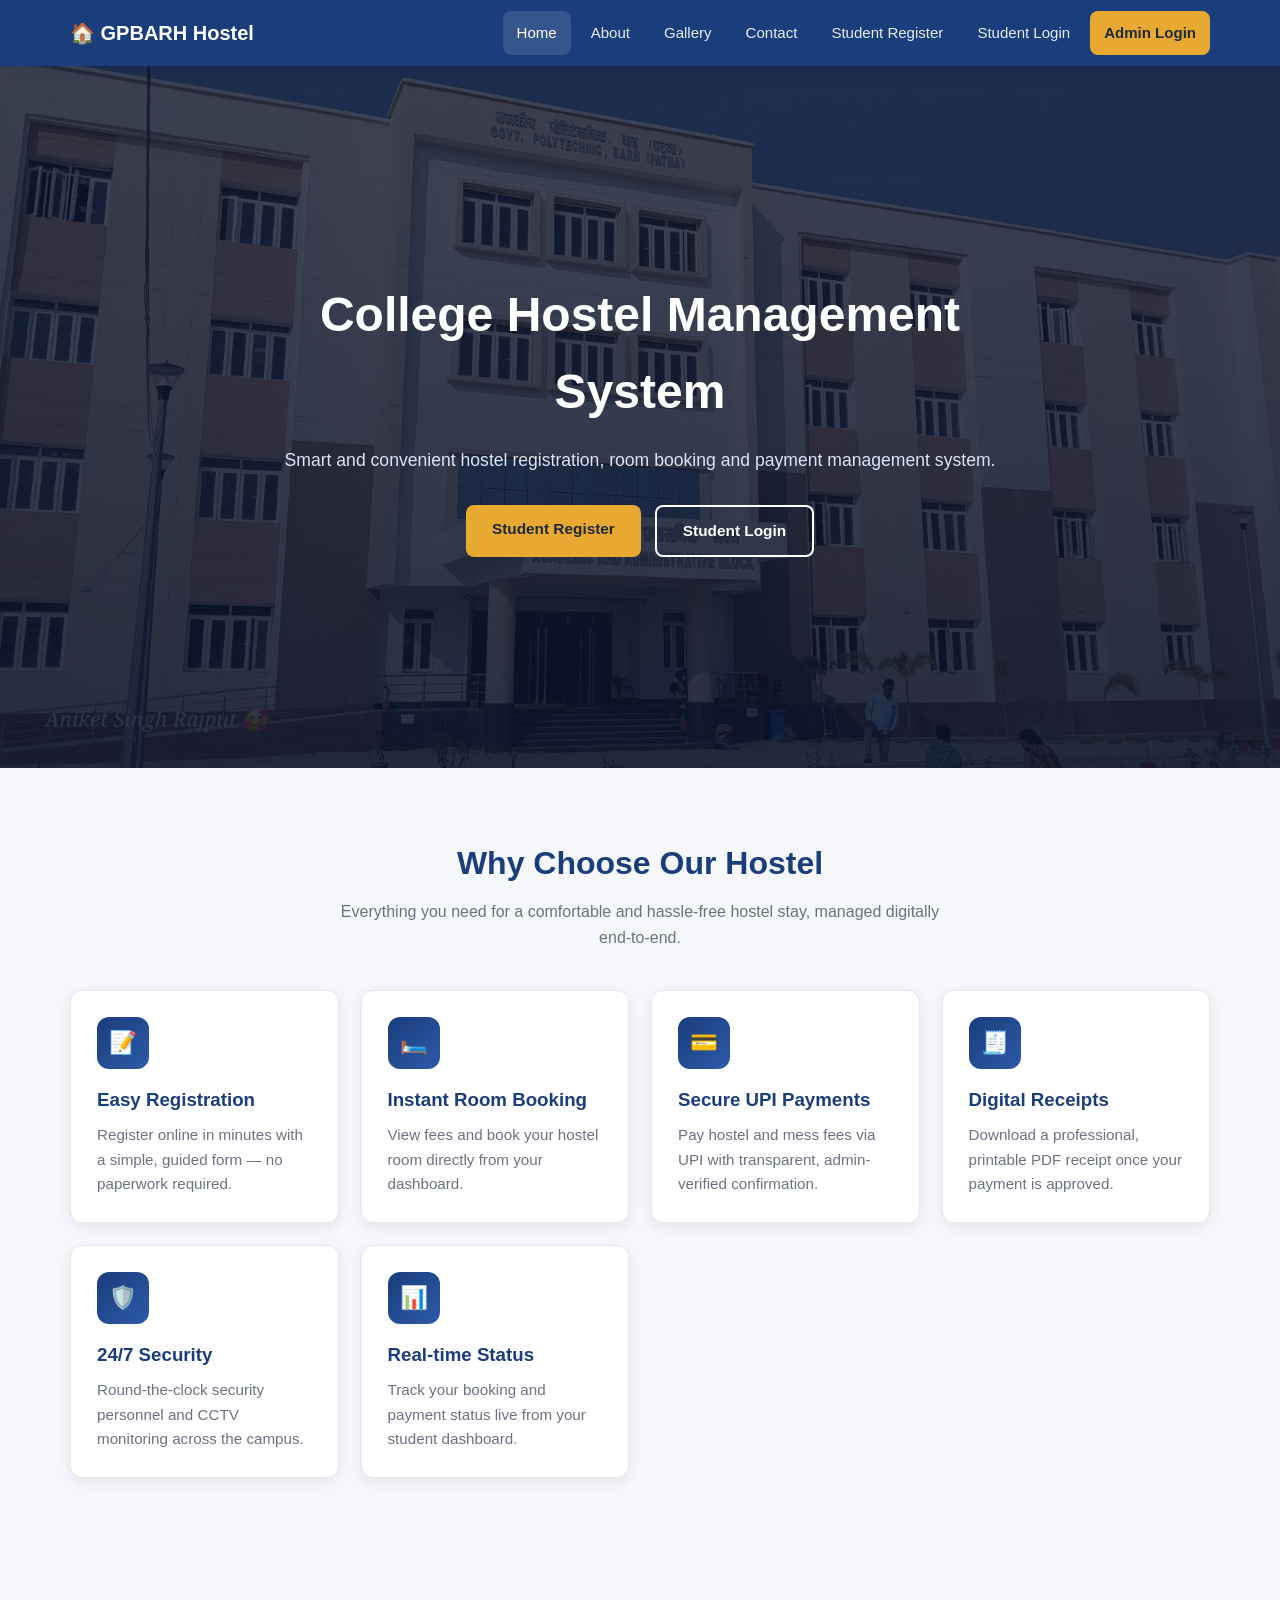
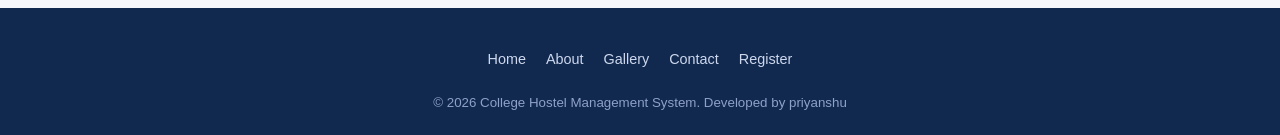
==== index.html @ 3a3245e6 "initial commit" ====
<!DOCTYPE html>
<html lang="en">
<head>
<meta charset="UTF-8">
<meta name="viewport" content="width=device-width, initial-scale=1.0">
<title>College Hostel Management System</title>
<link rel="stylesheet" href="css/style.css">
</head>
<body>

<nav class="navbar">
  <div class="container">
    <a href="index.html" class="nav-brand">🏠  GPBARH Hostel </a>
    <button class="hamburger" aria-label="Menu"><span></span><span></span><span></span></button>
    <div class="nav-links">
      <a href="index.html" class="active">Home</a>
      <a href="about.html">About</a>
      <a href="gallery.html">Gallery</a>
      <a href="contact.html">Contact</a>
      <a href="register.html">Student Register</a>
      <a href="login.html">Student Login</a>
      <a href="admin-login.html" class="btn-nav">Admin Login</a>
    </div>
  </div>
</nav>

<section class="hero" style="background-image: url('assets/images/m.1.jpeg');">
  <div class="hero-content">
    <h1>College Hostel Management System</h1>
    <p>Smart and convenient hostel registration, room booking and payment management system.</p>
    <div class="hero-buttons">
      <a href="register.html" class="btn btn-primary">Student Register</a>
      <a href="login.html" class="btn btn-outline">Student Login</a>
    </div>
  </div>
</section>

<section class="section">
  <div class="container">
    <h2 class="section-title">Why Choose Our Hostel</h2>
    <p class="section-subtitle">Everything you need for a comfortable and hassle-free hostel stay, managed digitally end-to-end.</p>
    <div class="grid">
      <div class="card">
        <div class="icon">📝</div>
        <h3>Easy Registration</h3>
        <p>Register online in minutes with a simple, guided form — no paperwork required.</p>
      </div>
      <div class="card">
        <div class="icon">🛏️</div>
        <h3>Instant Room Booking</h3>
        <p>View fees and book your hostel room directly from your dashboard.</p>
      </div>
      <div class="card">
        <div class="icon">💳</div>
        <h3>Secure UPI Payments</h3>
        <p>Pay hostel and mess fees via UPI with transparent, admin-verified confirmation.</p>
      </div>
      <div class="card">
        <div class="icon">🧾</div>
        <h3>Digital Receipts</h3>
        <p>Download a professional, printable PDF receipt once your payment is approved.</p>
      </div>
      <div class="card">
        <div class="icon">🛡️</div>
        <h3>24/7 Security</h3>
        <p>Round-the-clock security personnel and CCTV monitoring across the campus.</p>
      </div>
      <div class="card">
        <div class="icon">📊</div>
        <h3>Real-time Status</h3>
        <p>Track your booking and payment status live from your student dashboard.</p>
      </div>
    </div>
  </div>
</section>

<footer>
  <div class="foot-links">
    <a href="index.html">Home</a>
    <a href="about.html">About</a>
    <a href="gallery.html">Gallery</a>
    <a href="contact.html">Contact</a>
    <a href="register.html">Register</a>
  </div>
  <small>&copy; <span id="year"></span> College Hostel Management System. Developed by priyanshu</small>
</footer>

<script src="js/api.js"></script>
<script>document.getElementById("year").textContent = new Date().getFullYear();</script>
</body>
</html>
---- css/style.css ----
/* ===== Design tokens ===== */
:root {
  --primary: #1a3d7c;
  --primary-dark: #12294f;
  --primary-light: #2d5aa8;
  --accent: #e8a933;
  --success: #1e8e5a;
  --danger: #c0392b;
  --warning: #d68910;
  --bg: #f5f7fb;
  --card-bg: #ffffff;
  --text: #1f2937;
  --text-muted: #6b7280;
  --border: #e5e7eb;
  --radius: 12px;
  --shadow: 0 4px 14px rgba(20, 30, 60, 0.08);
  --shadow-lg: 0 10px 30px rgba(20, 30, 60, 0.14);
}

* { box-sizing: border-box; margin: 0; padding: 0; }

body {
  font-family: "Segoe UI", Roboto, Helvetica, Arial, sans-serif;
  background: var(--bg);
  color: var(--text);
  line-height: 1.6;
}

a { text-decoration: none; color: inherit; }
ul { list-style: none; }
img { max-width: 100%; display: block; }
button { font-family: inherit; cursor: pointer; }

.container {
  max-width: 1180px;
  margin: 0 auto;
  padding: 0 20px;
}

/* ===== Navbar ===== */
.navbar {
  position: sticky;
  top: 0;
  z-index: 1000;
  background: var(--primary);
  box-shadow: var(--shadow);
}
.navbar .container {
  display: flex;
  align-items: center;
  justify-content: space-between;
  height: 66px;
}
.nav-brand {
  color: #fff;
  font-size: 1.25rem;
  font-weight: 700;
  display: flex;
  align-items: center;
  gap: 8px;
}
.nav-links {
  display: flex;
  gap: 6px;
  align-items: center;
}
.nav-links a {
  color: #e8edf7;
  padding: 10px 14px;
  border-radius: 8px;
  font-size: 0.94rem;
  transition: background 0.2s, color 0.2s;
}
.nav-links a:hover, .nav-links a.active {
  background: rgba(255,255,255,0.12);
  color: #fff;
}
.nav-links a.btn-nav {
  background: var(--accent);
  color: #1f2937;
  font-weight: 600;
}
.nav-links a.btn-nav:hover { background: #f0b94a; }
.hamburger {
  display: none;
  flex-direction: column;
  gap: 5px;
  background: none;
  border: none;
  padding: 8px;
}
.hamburger span {
  width: 26px;
  height: 3px;
  background: #fff;
  border-radius: 2px;
}

@media (max-width: 900px) {
  .hamburger { display: flex; }
  .nav-links {
    position: absolute;
    top: 66px;
    left: 0;
    right: 0;
    background: var(--primary-dark);
    flex-direction: column;
    align-items: stretch;
    padding: 10px;
    display: none;
    gap: 2px;
  }
  .nav-links.open { display: flex; }
  .nav-links a { padding: 14px; }
}

/* ===== Hero ===== */
.hero {
  position: relative;
  min-height: 78vh;
  display: flex;
  align-items: center;
  justify-content: center;
  text-align: center;
  background-size: cover;
  background-position: center;
  color: #fff;
  padding: 40px 20px;
}
.hero::before {
  content: "";
  position: absolute;
  inset: 0;
  background: linear-gradient(180deg, rgba(10,20,45,0.75), rgba(10,20,45,0.85));
}
.hero-content { position: relative; z-index: 1; max-width: 720px; }
.hero-content h1 {
  font-size: clamp(1.9rem, 4vw, 3rem);
  font-weight: 800;
  margin-bottom: 16px;
}
.hero-content p {
  font-size: 1.1rem;
  color: #dbe4f5;
  margin-bottom: 30px;
}
.hero-buttons { display: flex; gap: 14px; justify-content: center; flex-wrap: wrap; }

/* ===== Buttons ===== */
.btn {
  display: inline-block;
  padding: 12px 26px;
  border-radius: 8px;
  font-weight: 600;
  border: none;
  font-size: 0.96rem;
  transition: transform 0.15s, box-shadow 0.15s, background 0.2s;
}
.btn:hover { transform: translateY(-2px); box-shadow: var(--shadow); }
.btn-primary { background: var(--accent); color: #1f2937; }
.btn-outline { background: transparent; color: #fff; border: 2px solid #fff; }
.btn-solid { background: var(--primary); color: #fff; }
.btn-success { background: var(--success); color: #fff; }
.btn-danger { background: var(--danger); color: #fff; }
.btn-block { width: 100%; text-align: center; }
.btn-sm { padding: 7px 14px; font-size: 0.85rem; }
.btn:disabled { opacity: 0.6; cursor: not-allowed; transform: none; }

/* ===== Sections ===== */
.section { padding: 70px 0; }
.section-title {
  text-align: center;
  font-size: 2rem;
  font-weight: 800;
  color: var(--primary);
  margin-bottom: 10px;
}
.section-subtitle {
  text-align: center;
  color: var(--text-muted);
  max-width: 620px;
  margin: 0 auto 40px;
}

/* ===== Cards grid ===== */
.grid {
  display: grid;
  gap: 22px;
  grid-template-columns: repeat(auto-fit, minmax(240px, 1fr));
}
.card {
  background: var(--card-bg);
  border-radius: var(--radius);
  padding: 26px;
  box-shadow: var(--shadow);
  transition: transform 0.2s, box-shadow 0.2s;
  border: 1px solid var(--border);
}
.card:hover { transform: translateY(-4px); box-shadow: var(--shadow-lg); }
.card .icon {
  width: 52px; height: 52px;
  display: flex; align-items: center; justify-content: center;
  background: linear-gradient(135deg, var(--primary), var(--primary-light));
  border-radius: 12px;
  color: #fff;
  font-size: 1.4rem;
  margin-bottom: 16px;
}
.card h3 { margin-bottom: 8px; color: var(--primary); }
.card p { color: var(--text-muted); font-size: 0.95rem; }

/* ===== Forms ===== */
.form-wrap {
  max-width: 460px;
  margin: 50px auto;
  background: var(--card-bg);
  padding: 36px;
  border-radius: var(--radius);
  box-shadow: var(--shadow-lg);
}
.form-wrap.wide { max-width: 640px; }
.form-wrap h2 { color: var(--primary); margin-bottom: 6px; text-align: center; }
.form-wrap .sub { text-align: center; color: var(--text-muted); margin-bottom: 26px; font-size: 0.92rem; }
.form-group { margin-bottom: 18px; }
.form-group label { display: block; font-size: 0.88rem; font-weight: 600; margin-bottom: 6px; color: #374151; }
.form-group input, .form-group select, .form-group textarea {
  width: 100%;
  padding: 11px 13px;
  border: 1.5px solid var(--border);
  border-radius: 8px;
  font-size: 0.95rem;
  transition: border-color 0.2s;
  background: #fff;
  color: var(--text);
}
.form-group input:focus, .form-group select:focus, .form-group textarea:focus {
  outline: none;
  border-color: var(--primary-light);
}
.form-group textarea { resize: vertical; min-height: 100px; }
.form-row { display: grid; grid-template-columns: 1fr 1fr; gap: 14px; }
@media (max-width: 560px) { .form-row { grid-template-columns: 1fr; } }
.form-footer { text-align: center; margin-top: 18px; font-size: 0.9rem; color: var(--text-muted); }
.field-error { color: var(--danger); font-size: 0.8rem; margin-top: 4px; display: none; }
.field-error.show { display: block; }

/* ===== Alerts / toasts ===== */
.alert {
  padding: 13px 16px;
  border-radius: 8px;
  font-size: 0.9rem;
  margin-bottom: 16px;
  display: none;
}
.alert.show { display: block; }
.alert-success { background: #e5f7ee; color: var(--success); border: 1px solid #b8ecd2; }
.alert-error { background: #fdecea; color: var(--danger); border: 1px solid #f5c6c0; }
.alert-info { background: #e8f1fd; color: var(--primary); border: 1px solid #c3d9f7; }

.toast-container {
  position: fixed;
  top: 20px;
  right: 20px;
  z-index: 3000;
  display: flex;
  flex-direction: column;
  gap: 10px;
}
.toast {
  min-width: 240px;
  max-width: 340px;
  padding: 14px 18px;
  border-radius: 10px;
  color: #fff;
  box-shadow: var(--shadow-lg);
  animation: slideIn 0.25s ease;
  font-size: 0.9rem;
}
.toast.success { background: var(--success); }
.toast.error { background: var(--danger); }
.toast.info { background: var(--primary); }
@keyframes slideIn { from { transform: translateX(30px); opacity: 0; } to { transform: translateX(0); opacity: 1; } }

/* ===== Status badges ===== */
.badge {
  display: inline-block;
  padding: 4px 12px;
  border-radius: 20px;
  font-size: 0.78rem;
  font-weight: 700;
}
.badge-pending, .badge-applied { background: #fdf1da; color: var(--warning); }
.badge-approved, .badge-confirmed, .badge-allotted { background: #e0f5e9; color: var(--success); }
.badge-rejected { background: #fbe0dd; color: var(--danger); }
.badge-none, .badge-notapplied { background: #eef0f3; color: var(--text-muted); }

/* ===== Dashboard layout ===== */
.dash-layout { display: grid; grid-template-columns: 250px 1fr; min-height: calc(100vh - 66px); }
.sidebar {
  background: var(--primary-dark);
  color: #fff;
  padding: 26px 0;
}
.sidebar .side-title { padding: 0 22px 20px; font-size: 0.8rem; text-transform: uppercase; letter-spacing: 1px; color: #9db3d9; }
.sidebar a, .sidebar button.logout-link {
  display: flex;
  align-items: center;
  gap: 10px;
  padding: 13px 22px;
  color: #d7e2f5;
  font-size: 0.94rem;
  border-left: 3px solid transparent;
  width: 100%;
  background: none;
  border-top: none; border-right: none; border-bottom: none;
  text-align: left;
}
.sidebar a:hover, .sidebar a.active, .sidebar button.logout-link:hover {
  background: rgba(255,255,255,0.06);
  border-left-color: var(--accent);
  color: #fff;
}
.dash-main { padding: 30px; }
@media (max-width: 820px) {
  .dash-layout { grid-template-columns: 1fr; }
  .sidebar { display: flex; overflow-x: auto; padding: 10px; }
  .sidebar .side-title { display: none; }
  .sidebar a, .sidebar button.logout-link { white-space: nowrap; border-left: none; border-bottom: 3px solid transparent; }
  .sidebar a.active, .sidebar a:hover { border-bottom-color: var(--accent); border-left-color: transparent; }
}

.dash-header { margin-bottom: 24px; }
.dash-header h1 { color: var(--primary); font-size: 1.6rem; }
.dash-header p { color: var(--text-muted); }

.stat-cards { display: grid; grid-template-columns: repeat(auto-fit, minmax(190px, 1fr)); gap: 18px; margin-bottom: 30px; }
.stat-card {
  background: var(--card-bg);
  border-radius: var(--radius);
  padding: 20px;
  box-shadow: var(--shadow);
  border-left: 4px solid var(--primary);
}
.stat-card .stat-value { font-size: 1.7rem; font-weight: 800; color: var(--primary); }
.stat-card .stat-label { color: var(--text-muted); font-size: 0.86rem; margin-top: 4px; }

.info-box {
  background: var(--card-bg);
  border-radius: var(--radius);
  padding: 26px;
  box-shadow: var(--shadow);
  margin-bottom: 22px;
}
.info-box h3 { color: var(--primary); margin-bottom: 16px; }
.info-grid { display: grid; grid-template-columns: repeat(auto-fit, minmax(200px, 1fr)); gap: 16px; }
.info-item .label { font-size: 0.78rem; color: var(--text-muted); text-transform: uppercase; letter-spacing: 0.5px; }
.info-item .value { font-size: 1rem; font-weight: 600; margin-top: 3px; }

/* ===== Tables ===== */
.table-wrap { overflow-x: auto; background: var(--card-bg); border-radius: var(--radius); box-shadow: var(--shadow); }
table { width: 100%; border-collapse: collapse; min-width: 640px; }
thead { background: var(--primary); color: #fff; }
th, td { padding: 13px 16px; text-align: left; font-size: 0.9rem; }
tbody tr { border-bottom: 1px solid var(--border); }
tbody tr:hover { background: #f8fafc; }
.table-toolbar { display: flex; gap: 12px; flex-wrap: wrap; margin-bottom: 18px; align-items: center; }
.table-toolbar input, .table-toolbar select { padding: 9px 12px; border: 1.5px solid var(--border); border-radius: 8px; font-size: 0.88rem; }

/* ===== Gallery ===== */
.gallery-grid { display: grid; grid-template-columns: repeat(auto-fill, minmax(230px, 1fr)); gap: 18px; }
.gallery-item {
  border-radius: var(--radius);
  overflow: hidden;
  box-shadow: var(--shadow);
  cursor: pointer;
  background: #fff;
  transition: transform 0.2s;
}
.gallery-item:hover { transform: scale(1.02); }
.gallery-item img { width: 100%; height: 190px; object-fit: cover; }
.gallery-item .caption { padding: 12px 14px; }
.gallery-item .caption h4 { font-size: 0.95rem; color: var(--primary); }
.gallery-item .caption p { font-size: 0.8rem; color: var(--text-muted); margin-top: 3px; }

.lightbox {
  display: none;
  position: fixed; inset: 0; z-index: 2000;
  background: rgba(0,0,0,0.88);
  align-items: center; justify-content: center;
  padding: 30px;
}
.lightbox.open { display: flex; }
.lightbox img { max-width: 90vw; max-height: 80vh; border-radius: 8px; }
.lightbox-close {
  position: absolute; top: 24px; right: 30px;
  color: #fff; font-size: 2rem; background: none; border: none;
}
.lightbox-caption { color: #eee; text-align: center; margin-top: 12px; }

/* ===== Booking / Payment summary ===== */
.summary-box {
  background: var(--card-bg);
  border-radius: var(--radius);
  box-shadow: var(--shadow-lg);
  padding: 30px;
  max-width: 560px;
  margin: 40px auto;
}
.summary-row { display: flex; justify-content: space-between; padding: 12px 0; border-bottom: 1px solid var(--border); font-size: 0.95rem; }
.summary-row.total { font-weight: 800; font-size: 1.15rem; color: var(--primary); border-bottom: none; padding-top: 16px; }
.upi-box { text-align: center; padding: 20px; background: #f8fafc; border-radius: var(--radius); margin: 20px 0; }
.upi-box img { max-width: 200px; margin: 0 auto 12px; border-radius: 8px; }
.upi-id { font-weight: 700; color: var(--primary); font-size: 1.05rem; letter-spacing: 0.5px; }

/* ===== Footer ===== */
footer {
  background: var(--primary-dark);
  color: #cdd8ee;
  padding: 40px 20px 20px;
  text-align: center;
  margin-top: 60px;
}
footer .foot-links { display: flex; gap: 20px; justify-content: center; margin-bottom: 18px; flex-wrap: wrap; }
footer .foot-links a { color: #cdd8ee; font-size: 0.9rem; }
footer .foot-links a:hover { color: #fff; }
footer small { color: #8ea1c9; }

/* ===== Loading spinner ===== */
.spinner {
  width: 34px; height: 34px;
  border: 4px solid #dbe4f5;
  border-top-color: var(--primary);
  border-radius: 50%;
  animation: spin 0.8s linear infinite;
  margin: 30px auto;
}
@keyframes spin { to { transform: rotate(360deg); } }
.center-pad { text-align: center; padding: 40px 0; color: var(--text-muted); }

/* ===== Misc ===== */
.page-hero {
  background: var(--primary);
  color: #fff;
  padding: 60px 20px 50px;
  text-align: center;
}
.page-hero h1 { font-size: 2rem; margin-bottom: 8px; }
.page-hero p { color: #cddafc; }

.modal-backdrop {
  display: none;
  position: fixed; inset: 0; background: rgba(10,20,45,0.55);
  z-index: 2500; align-items: center; justify-content: center; padding: 20px;
}
.modal-backdrop.open { display: flex; }
.modal-box { background: #fff; border-radius: var(--radius); padding: 28px; max-width: 420px; width: 100%; box-shadow: var(--shadow-lg); }
.modal-box h3 { color: var(--primary); margin-bottom: 12px; }
.modal-actions { display: flex; gap: 12px; justify-content: flex-end; margin-top: 22px; }

.hidden { display: none !important; }
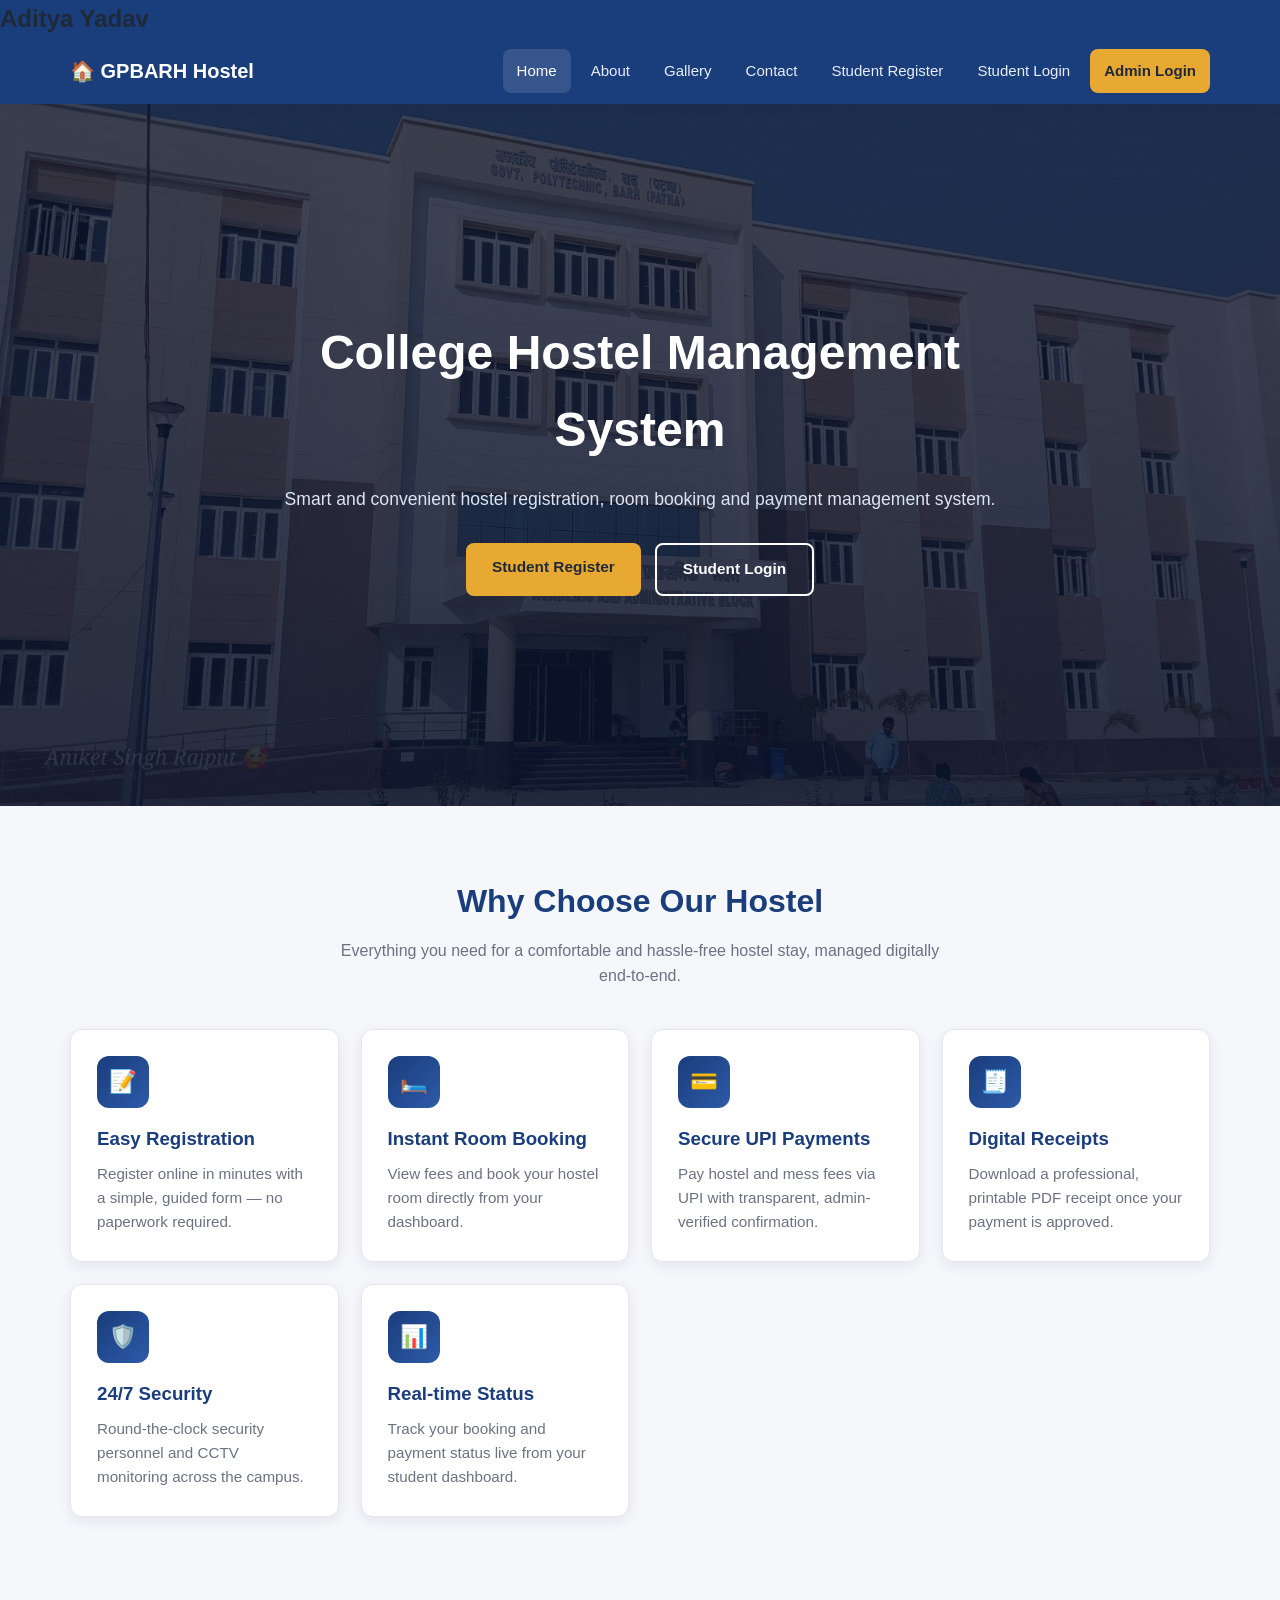
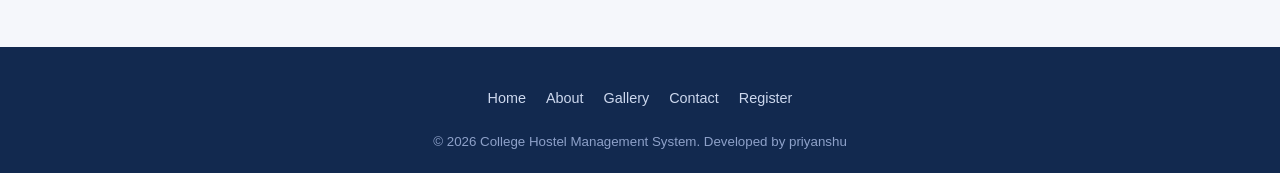
==== commit 86cd745b: "add navbar" ====
--- a/index.html
+++ b/index.html
@@ -9,6 +9,7 @@
 <body>
 
 <nav class="navbar">
+  <h1>Aditya Yadav</h1>
   <div class="container">
     <a href="index.html" class="nav-brand">🏠  GPBARH Hostel </a>
     <button class="hamburger" aria-label="Menu"><span></span><span></span><span></span></button>
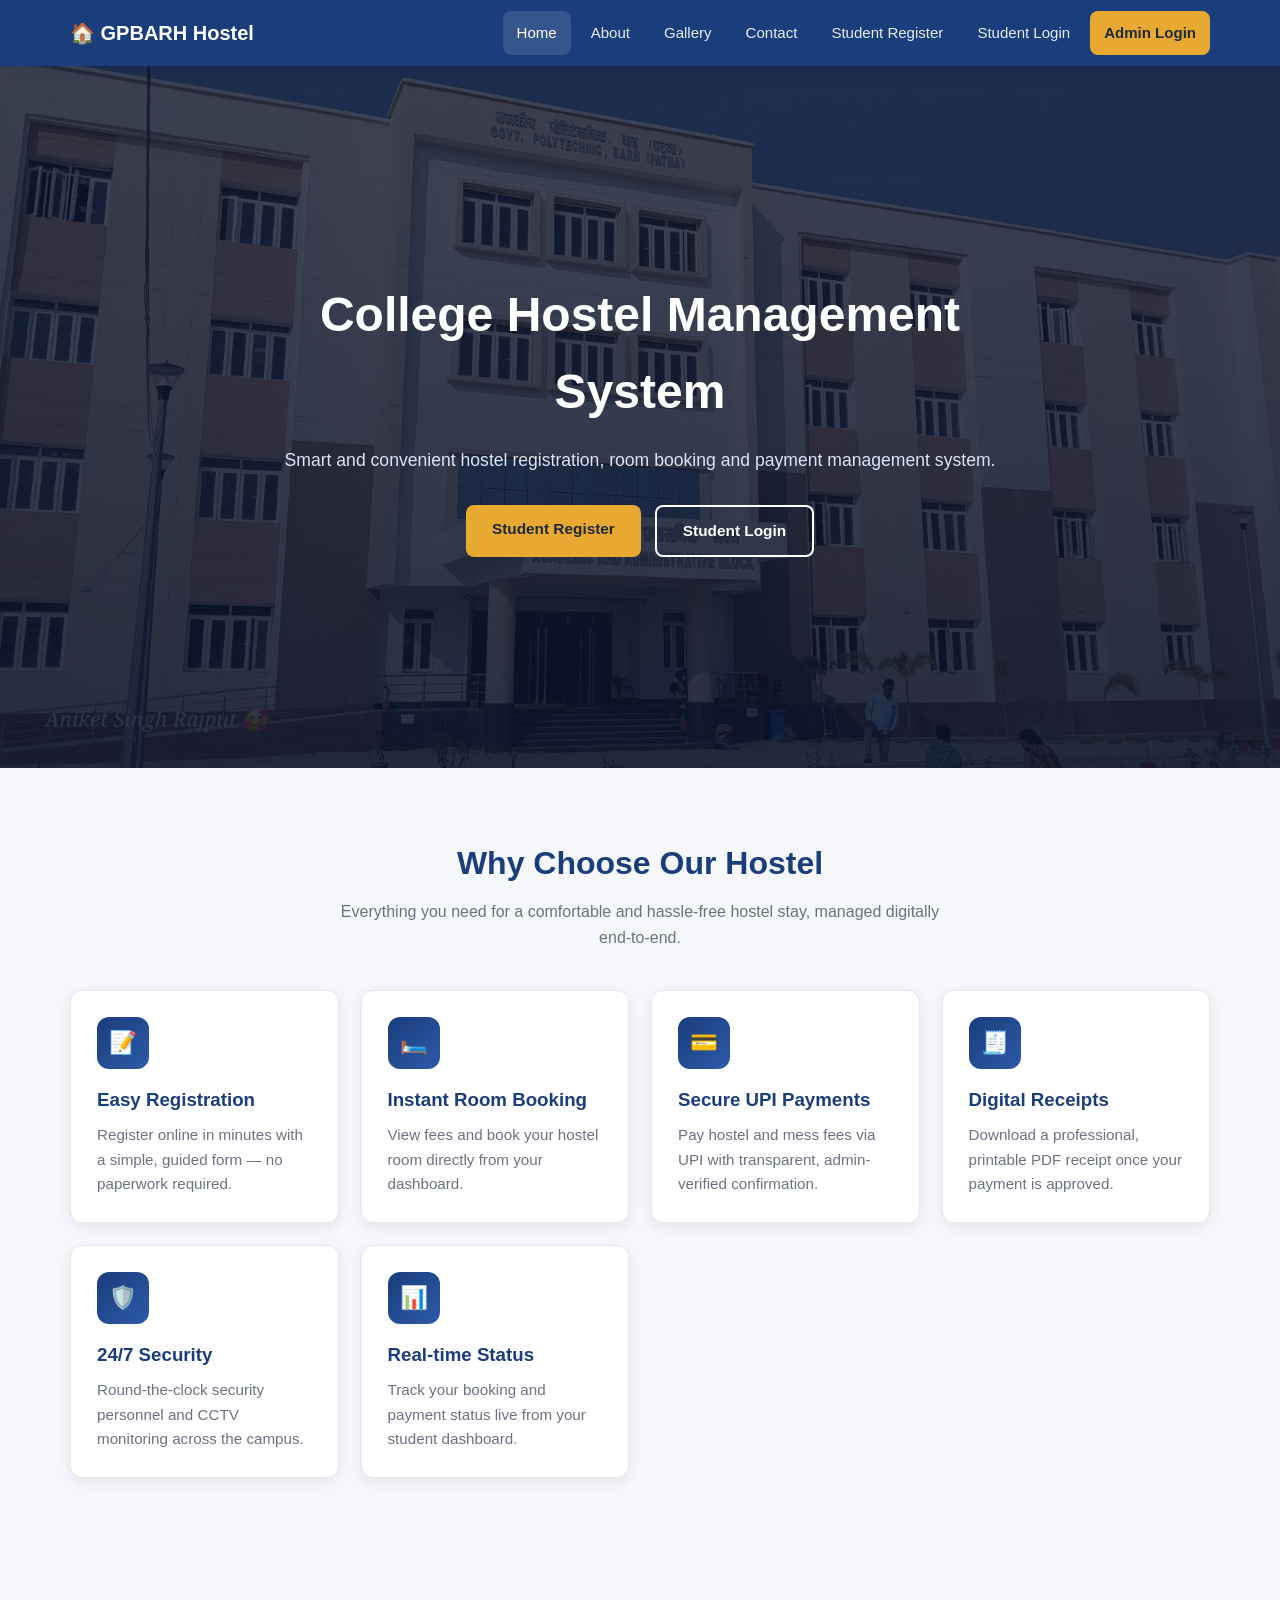
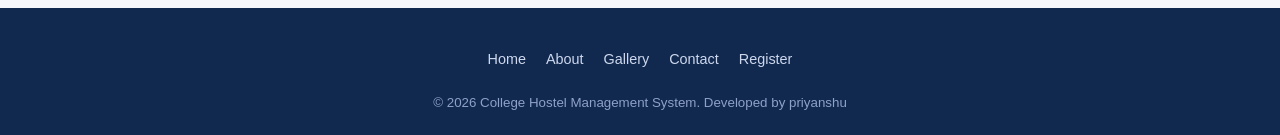
==== commit 908019fd: "add navbar" ====
--- a/index.html
+++ b/index.html
@@ -9,7 +9,6 @@
 <body>
 
 <nav class="navbar">
-  <h1>Aditya Yadav</h1>
   <div class="container">
     <a href="index.html" class="nav-brand">🏠  GPBARH Hostel </a>
     <button class="hamburger" aria-label="Menu"><span></span><span></span><span></span></button>
